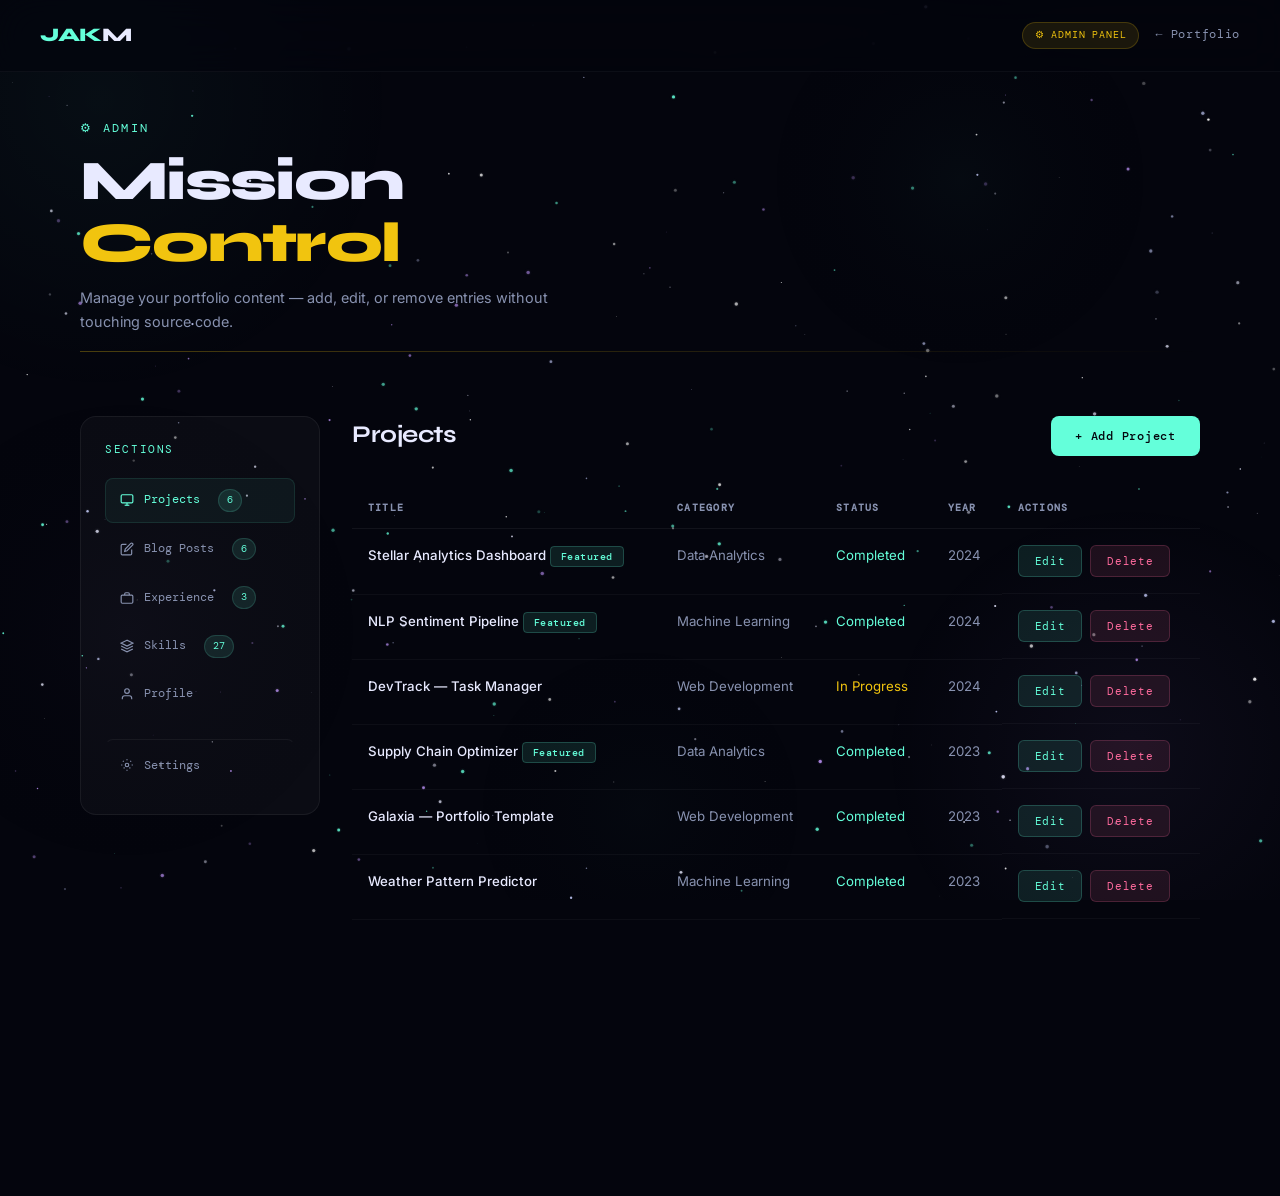
==== admin/admin.html @ e991c928 "Add portfolio site and admin panel Initial scaffold for a personal portfolio site. Adds index.html, " ====
<!DOCTYPE html>
<html lang="en">
<head>
  <meta charset="UTF-8" />
  <meta name="viewport" content="width=device-width, initial-scale=1.0" />
  <title>Admin — JAKM Portfolio</title>
  <link rel="stylesheet" href="../assets/css/main.css" />
  <style>
    .admin-badge {
      display: inline-flex;
      align-items: center;
      gap: 6px;
      padding: 4px 12px;
      border-radius: 20px;
      background: rgba(241,196,15,0.1);
      border: 1px solid rgba(241,196,15,0.2);
      font-family: var(--font-mono);
      font-size: 0.65rem;
      color: var(--accent-gold);
      letter-spacing: 0.08em;
      text-transform: uppercase;
    }
    .count-badge {
      padding: 2px 8px;
      border-radius: 20px;
      background: rgba(100,255,218,0.1);
      border: 1px solid rgba(100,255,218,0.15);
      font-family: var(--font-mono);
      font-size: 0.65rem;
      color: var(--accent-cyan);
      margin-left: 8px;
    }
    .empty-state {
      text-align: center;
      padding: 60px 24px;
      font-family: var(--font-mono);
      font-size: 0.82rem;
      color: var(--star-dim);
    }
    .danger-zone {
      margin-top: 40px;
      padding: 24px;
      border: 1px solid rgba(255,107,157,0.15);
      border-radius: var(--radius);
      background: rgba(255,107,157,0.03);
    }
    .danger-zone h3 {
      font-family: var(--font-mono);
      font-size: 0.72rem;
      color: var(--accent-rose);
      letter-spacing: 0.1em;
      text-transform: uppercase;
      margin-bottom: 12px;
    }
    .danger-zone p {
      font-size: 0.8rem;
      color: var(--star-dim);
      margin-bottom: 16px;
    }
  </style>
</head>
<body>
  <canvas id="galaxy-canvas"></canvas>
  <div class="nebula-bg"></div>
  <div class="site-wrapper">
    <nav class="nav" id="main-nav">
      <div class="nav-logo" onclick="location.href='../index.html'" style="cursor:pointer">JAK<span>M</span></div>
      <div style="display:flex;align-items:center;gap:16px">
        <span class="admin-badge">⚙ Admin Panel</span>
        <a href="../index.html" style="font-family:var(--font-mono);font-size:0.72rem;color:var(--star-dim);letter-spacing:0.06em">← Portfolio</a>
      </div>
    </nav>

    <main class="page-wrapper">
      <header class="page-header">
        <p class="page-eyebrow">⚙ Admin</p>
        <h1 class="page-title">Mission<br><span style="color:var(--accent-gold)">Control</span></h1>
        <p class="page-subtitle">Manage your portfolio content — add, edit, or remove entries without touching source code.</p>
        <div class="page-divider" style="background:linear-gradient(90deg,var(--accent-gold),transparent)"></div>
      </header>

      <div class="admin-layout">
        <!-- Sidebar -->
        <nav class="admin-sidebar">
          <div class="admin-sidebar-title">Sections</div>
          <div class="admin-nav-item active" data-panel="projects">
            <svg width="14" height="14" viewBox="0 0 24 24" fill="none" stroke="currentColor" stroke-width="2"><rect x="2" y="3" width="20" height="14" rx="2"/><line x1="8" y1="21" x2="16" y2="21"/><line x1="12" y1="17" x2="12" y2="21"/></svg>
            Projects <span class="count-badge" id="cnt-projects">0</span>
          </div>
          <div class="admin-nav-item" data-panel="blogs">
            <svg width="14" height="14" viewBox="0 0 24 24" fill="none" stroke="currentColor" stroke-width="2"><path d="M11 4H4a2 2 0 0 0-2 2v14a2 2 0 0 0 2 2h14a2 2 0 0 0 2-2v-7"/><path d="M18.5 2.5a2.121 2.121 0 0 1 3 3L12 15l-4 1 1-4 9.5-9.5z"/></svg>
            Blog Posts <span class="count-badge" id="cnt-blogs">0</span>
          </div>
          <div class="admin-nav-item" data-panel="experience">
            <svg width="14" height="14" viewBox="0 0 24 24" fill="none" stroke="currentColor" stroke-width="2"><rect x="2" y="7" width="20" height="14" rx="2"/><path d="M16 7V5a2 2 0 0 0-2-2h-4a2 2 0 0 0-2 2v2"/></svg>
            Experience <span class="count-badge" id="cnt-experience">0</span>
          </div>
          <div class="admin-nav-item" data-panel="skills">
            <svg width="14" height="14" viewBox="0 0 24 24" fill="none" stroke="currentColor" stroke-width="2"><polygon points="12 2 2 7 12 12 22 7 12 2"/><polyline points="2 17 12 22 22 17"/><polyline points="2 12 12 17 22 12"/></svg>
            Skills <span class="count-badge" id="cnt-skills">0</span>
          </div>
          <div class="admin-nav-item" data-panel="profile">
            <svg width="14" height="14" viewBox="0 0 24 24" fill="none" stroke="currentColor" stroke-width="2"><path d="M20 21v-2a4 4 0 0 0-4-4H8a4 4 0 0 0-4 4v2"/><circle cx="12" cy="7" r="4"/></svg>
            Profile
          </div>
          <div class="admin-nav-item" data-panel="settings" style="margin-top:24px;border-top:1px solid rgba(255,255,255,0.05);padding-top:16px">
            <svg width="14" height="14" viewBox="0 0 24 24" fill="none" stroke="currentColor" stroke-width="2"><circle cx="12" cy="12" r="3"/><path d="M19.07 4.93l-1.41 1.41M4.93 4.93l1.41 1.41M12 2v2M12 20v2M20 12h2M2 12h2M17.66 17.66l-1.41-1.41M6.34 17.66l1.41-1.41"/></svg>
            Settings
          </div>
        </nav>

        <!-- Main Content -->
        <div class="admin-content">

          <!-- PROJECTS PANEL -->
          <div class="admin-panel active" id="panel-projects">
            <div class="admin-panel-header">
              <h2 class="admin-panel-title">Projects</h2>
              <button class="btn btn-primary" id="add-project-btn" onclick="AdminApp.openForm('projects')">+ Add Project</button>
            </div>
            <div id="project-form-wrapper">
              <div class="admin-form" id="project-form">
                <h3 style="font-family:var(--font-display);font-size:1.1rem;margin-bottom:24px" id="project-form-title">New Project</h3>
                <input type="hidden" id="project-edit-id" />
                <div class="form-grid">
                  <div class="form-group"><label class="form-label">Title</label><input class="form-input" id="p-title" placeholder="Project title" /></div>
                  <div class="form-group"><label class="form-label">Category</label>
                    <select class="form-select" id="p-category">
                      <option>Data Analytics</option>
                      <option>Machine Learning</option>
                      <option>Web Development</option>
                      <option>Other</option>
                    </select>
                  </div>
                  <div class="form-group full"><label class="form-label">Description</label><textarea class="form-textarea" id="p-description" placeholder="Project description"></textarea></div>
                  <div class="form-group"><label class="form-label">Technologies (comma-separated)</label><input class="form-input" id="p-tech" placeholder="Python, React, SQL" /></div>
                  <div class="form-group"><label class="form-label">Status</label>
                    <select class="form-select" id="p-status"><option>Completed</option><option>In Progress</option><option>Planned</option></select>
                  </div>
                  <div class="form-group"><label class="form-label">Year</label><input class="form-input" id="p-year" type="number" placeholder="2024" /></div>
                  <div class="form-group"><label class="form-label">GitHub URL</label><input class="form-input" id="p-github" placeholder="https://github.com/..." /></div>
                  <div class="form-group"><label class="form-label">Demo URL</label><input class="form-input" id="p-demo" placeholder="https://..." /></div>
                  <div class="form-group" style="flex-direction:row;align-items:center;gap:10px">
                    <input type="checkbox" id="p-featured" style="width:16px;height:16px;accent-color:var(--accent-cyan)" />
                    <label class="form-label" for="p-featured" style="margin:0">Featured project</label>
                  </div>
                </div>
                <div class="form-actions">
                  <button class="btn btn-primary" onclick="AdminApp.saveProject()">Save Project</button>
                  <button class="btn btn-outline" onclick="AdminApp.closeForm('project-form')">Cancel</button>
                </div>
              </div>
            </div>
            <table class="admin-table" id="projects-table">
              <thead><tr><th>Title</th><th>Category</th><th>Status</th><th>Year</th><th>Actions</th></tr></thead>
              <tbody id="projects-tbody"></tbody>
            </table>
          </div>

          <!-- BLOGS PANEL -->
          <div class="admin-panel" id="panel-blogs">
            <div class="admin-panel-header">
              <h2 class="admin-panel-title">Blog Posts</h2>
              <button class="btn btn-primary" onclick="AdminApp.openForm('blogs')">+ Add Post</button>
            </div>
            <div class="admin-form" id="blog-form">
              <h3 style="font-family:var(--font-display);font-size:1.1rem;margin-bottom:24px" id="blog-form-title">New Blog Post</h3>
              <input type="hidden" id="blog-edit-id" />
              <div class="form-grid">
                <div class="form-group full"><label class="form-label">Title</label><input class="form-input" id="b-title" placeholder="Post title" /></div>
                <div class="form-group"><label class="form-label">Category</label><input class="form-input" id="b-category" placeholder="Data Engineering" /></div>
                <div class="form-group"><label class="form-label">Read Time</label><input class="form-input" id="b-readtime" placeholder="8 min" /></div>
                <div class="form-group"><label class="form-label">Date</label><input class="form-input" id="b-date" type="date" /></div>
                <div class="form-group"><label class="form-label">URL</label><input class="form-input" id="b-url" placeholder="https://..." /></div>
                <div class="form-group full"><label class="form-label">Excerpt</label><textarea class="form-textarea" id="b-excerpt" placeholder="Short description of the post"></textarea></div>
                <div class="form-group full"><label class="form-label">Tags (comma-separated)</label><input class="form-input" id="b-tags" placeholder="Python, Data, ETL" /></div>
              </div>
              <div class="form-actions">
                <button class="btn btn-primary" onclick="AdminApp.saveBlog()">Save Post</button>
                <button class="btn btn-outline" onclick="AdminApp.closeForm('blog-form')">Cancel</button>
              </div>
            </div>
            <table class="admin-table">
              <thead><tr><th>Title</th><th>Category</th><th>Date</th><th>Read Time</th><th>Actions</th></tr></thead>
              <tbody id="blogs-tbody"></tbody>
            </table>
          </div>

          <!-- EXPERIENCE PANEL -->
          <div class="admin-panel" id="panel-experience">
            <div class="admin-panel-header">
              <h2 class="admin-panel-title">Experience</h2>
              <button class="btn btn-primary" onclick="AdminApp.openForm('experience')">+ Add Entry</button>
            </div>
            <div class="admin-form" id="experience-form">
              <h3 style="font-family:var(--font-display);font-size:1.1rem;margin-bottom:24px">Experience Entry</h3>
              <input type="hidden" id="exp-edit-id" />
              <div class="form-grid">
                <div class="form-group"><label class="form-label">Role</label><input class="form-input" id="e-role" placeholder="Data Analyst" /></div>
                <div class="form-group"><label class="form-label">Company</label><input class="form-input" id="e-company" placeholder="Company Name" /></div>
                <div class="form-group"><label class="form-label">Period</label><input class="form-input" id="e-period" placeholder="2023 – Present" /></div>
                <div class="form-group"><label class="form-label">Type</label>
                  <select class="form-select" id="e-type"><option>Full-time</option><option>Part-time</option><option>Internship</option><option>Freelance</option></select>
                </div>
                <div class="form-group full"><label class="form-label">Description</label><textarea class="form-textarea" id="e-description" placeholder="Role description"></textarea></div>
                <div class="form-group full"><label class="form-label">Highlights (one per line)</label><textarea class="form-textarea" id="e-highlights" placeholder="Built X that achieved Y&#10;Led team of N"></textarea></div>
              </div>
              <div class="form-actions">
                <button class="btn btn-primary" onclick="AdminApp.saveExperience()">Save Entry</button>
                <button class="btn btn-outline" onclick="AdminApp.closeForm('experience-form')">Cancel</button>
              </div>
            </div>
            <table class="admin-table">
              <thead><tr><th>Role</th><th>Company</th><th>Period</th><th>Type</th><th>Actions</th></tr></thead>
              <tbody id="experience-tbody"></tbody>
            </table>
          </div>

          <!-- SKILLS PANEL -->
          <div class="admin-panel" id="panel-skills">
            <div class="admin-panel-header">
              <h2 class="admin-panel-title">Skills</h2>
              <button class="btn btn-primary" onclick="AdminApp.saveSkills()">Save All Skills</button>
            </div>
            <div class="admin-form visible" id="skills-form" style="display:block">
              <p style="font-size:0.85rem;color:var(--star-dim);margin-bottom:24px">Manage your skills by category. Add skills separated by commas.</p>
              <div class="form-grid">
                <div class="form-group full">
                  <label class="form-label">💻 Programming Languages</label>
                  <input class="form-input" id="s-languages" placeholder="Python, JavaScript, TypeScript, SQL, R" />
                  <small style="font-size:0.7rem;color:var(--star-dim);margin-top:4px">Languages you code in</small>
                </div>
                <div class="form-group full">
                  <label class="form-label">⚡ Frameworks & Libraries</label>
                  <input class="form-input" id="s-frameworks" placeholder="React, Node.js, FastAPI, Flask, Express.js" />
                  <small style="font-size:0.7rem;color:var(--star-dim);margin-top:4px">Frameworks and libraries you use</small>
                </div>
                <div class="form-group full">
                  <label class="form-label">📊 Data & Analytics</label>
                  <input class="form-input" id="s-data" placeholder="Pandas, NumPy, scikit-learn, Tableau, Power BI" />
                  <small style="font-size:0.7rem;color:var(--star-dim);margin-top:4px">Data science and analytics tools</small>
                </div>
                <div class="form-group full">
                  <label class="form-label">🗄️ Databases</label>
                  <input class="form-input" id="s-databases" placeholder="PostgreSQL, MongoDB, MySQL, Redis" />
                  <small style="font-size:0.7rem;color:var(--star-dim);margin-top:4px">Database systems you work with</small>
                </div>
                <div class="form-group full">
                  <label class="form-label">🛠️ Tools & Technologies</label>
                  <input class="form-input" id="s-tools" placeholder="Docker, Git, Linux, Figma, VS Code" />
                  <small style="font-size:0.7rem;color:var(--star-dim);margin-top:4px">Dev tools and technologies</small>
                </div>
              </div>
            </div>
            <div style="margin-top:32px;padding:20px;border:1px solid rgba(100,255,218,0.1);border-radius:var(--radius);background:rgba(100,255,218,0.02)">
              <h3 style="font-family:var(--font-mono);font-size:0.75rem;color:var(--accent-cyan);letter-spacing:0.1em;margin-bottom:12px">📋 CURRENT SKILLS SUMMARY</h3>
              <div id="skills-preview" style="font-size:0.8rem;color:var(--star-dim);line-height:1.7"></div>
            </div>
          </div>

          <!-- PROFILE PANEL -->
          <div class="admin-panel" id="panel-profile">
            <div class="admin-panel-header">
              <h2 class="admin-panel-title">Profile</h2>
            </div>
            <div class="admin-form visible" id="profile-form" style="display:block">
              <div class="form-grid">
                <div class="form-group"><label class="form-label">Full Name</label><input class="form-input" id="prof-name" /></div>
                <div class="form-group"><label class="form-label">Title</label><input class="form-input" id="prof-title" /></div>
                <div class="form-group full"><label class="form-label">Bio</label><textarea class="form-textarea" id="prof-bio" style="min-height:120px"></textarea></div>
                <div class="form-group"><label class="form-label">Email</label><input class="form-input" id="prof-email" type="email" /></div>
                <div class="form-group"><label class="form-label">Location</label><input class="form-input" id="prof-location" /></div>
                <div class="form-group"><label class="form-label">GitHub URL</label><input class="form-input" id="prof-github" /></div>
                <div class="form-group"><label class="form-label">LinkedIn URL</label><input class="form-input" id="prof-linkedin" /></div>
                <div class="form-group"><label class="form-label">Resume URL</label><input class="form-input" id="prof-resume" /></div>
                <div class="form-group" style="flex-direction:row;align-items:center;gap:10px">
                  <input type="checkbox" id="prof-available" style="width:16px;height:16px;accent-color:var(--accent-cyan)" />
                  <label class="form-label" for="prof-available" style="margin:0">Available for opportunities</label>
                </div>
              </div>
              <div class="form-actions">
                <button class="btn btn-primary" onclick="AdminApp.saveProfile()">Save Profile</button>
              </div>
            </div>
          </div>

          <!-- SETTINGS PANEL -->
          <div class="admin-panel" id="panel-settings">
            <div class="admin-panel-header">
              <h2 class="admin-panel-title">Settings</h2>
            </div>
            <div class="danger-zone">
              <h3>⚠ Danger Zone</h3>
              <p>Reset all portfolio data back to the default sample content. This cannot be undone.</p>
              <button class="btn btn-outline" style="border-color:rgba(255,107,157,0.3);color:var(--accent-rose)" onclick="AdminApp.resetData()">Reset to Defaults</button>
            </div>
            <div style="margin-top:24px;background:var(--card-bg);border:1px solid var(--card-border);border-radius:var(--radius);padding:24px">
              <h3 style="font-family:var(--font-mono);font-size:0.72rem;color:var(--star-dim);letter-spacing:0.1em;text-transform:uppercase;margin-bottom:12px">Data Export</h3>
              <p style="font-size:0.8rem;color:var(--star-dim);margin-bottom:16px">Export your current portfolio data as JSON.</p>
              <button class="btn btn-outline" onclick="AdminApp.exportData()">Export JSON</button>
            </div>
          </div>

        </div>
      </div>
    </main>
  </div>

  <script type="module">
    import { GalaxyAnimation } from '../assets/js/animations.js';
    import DataStore from '../assets/js/dataStore.js';
    import UI from '../assets/js/ui.js';

    GalaxyAnimation.init();
    window.addEventListener('scroll', () => {
      const nav = document.getElementById('main-nav');
      if (nav) nav.style.background = window.scrollY > 40 ? 'rgba(4,5,13,0.95)' : 'rgba(4,5,13,0.7)';
    });

    // Panel navigation
    document.querySelectorAll('.admin-nav-item').forEach(item => {
      item.addEventListener('click', () => {
        const panel = item.dataset.panel;
        document.querySelectorAll('.admin-nav-item').forEach(i => i.classList.remove('active'));
        document.querySelectorAll('.admin-panel').forEach(p => p.classList.remove('active'));
        item.classList.add('active');
        document.getElementById(`panel-${panel}`)?.classList.add('active');
      });
    });

    // ── AdminApp ──────────────────────────────────
    window.AdminApp = {
      openForm(type) {
        const formIds = { projects: 'project-form', blogs: 'blog-form', experience: 'experience-form' };
        const form = document.getElementById(formIds[type]);
        if (!form) return;
        form.classList.add('visible');
        form.style.display = 'block';
        form.scrollIntoView({ behavior: 'smooth', block: 'nearest' });
        // Reset
        if (type === 'projects') {
          document.getElementById('project-form-title').textContent = 'New Project';
          document.getElementById('project-edit-id').value = '';
          ['p-title','p-description','p-tech','p-github','p-demo'].forEach(id => document.getElementById(id).value = '');
          document.getElementById('p-year').value = new Date().getFullYear();
          document.getElementById('p-featured').checked = false;
        } else if (type === 'blogs') {
          document.getElementById('blog-form-title').textContent = 'New Blog Post';
          document.getElementById('blog-edit-id').value = '';
          ['b-title','b-category','b-readtime','b-date','b-url','b-excerpt','b-tags'].forEach(id => document.getElementById(id).value = '');
        } else if (type === 'experience') {
          ['e-role','e-company','e-period','e-description','e-highlights'].forEach(id => document.getElementById(id).value = '');
          document.getElementById('exp-edit-id').value = '';
        }
      },

      closeForm(formId) {
        const form = document.getElementById(formId);
        if (form) { form.classList.remove('visible'); form.style.display = 'none'; }
      },

      async saveProject() {
        const id = document.getElementById('project-edit-id').value;
        const item = {
          title: document.getElementById('p-title').value.trim(),
          category: document.getElementById('p-category').value,
          description: document.getElementById('p-description').value.trim(),
          tech: document.getElementById('p-tech').value.split(',').map(t => t.trim()).filter(Boolean),
          status: document.getElementById('p-status').value,
          year: parseInt(document.getElementById('p-year').value) || new Date().getFullYear(),
          github: document.getElementById('p-github').value.trim() || '#',
          demo: document.getElementById('p-demo').value.trim() || '#',
          featured: document.getElementById('p-featured').checked,
        };
        if (!item.title) { UI.toast('Title is required', 'error'); return; }
        if (id) { await DataStore.updateItem('projects', id, item); UI.toast('Project updated!'); }
        else { await DataStore.addItem('projects', item); UI.toast('Project added!'); }
        this.closeForm('project-form');
        this.loadProjects();
      },

      async saveBlog() {
        const id = document.getElementById('blog-edit-id').value;
        const item = {
          title: document.getElementById('b-title').value.trim(),
          category: document.getElementById('b-category').value.trim(),
          readTime: document.getElementById('b-readtime').value.trim(),
          date: document.getElementById('b-date').value,
          url: document.getElementById('b-url').value.trim() || '#',
          excerpt: document.getElementById('b-excerpt').value.trim(),
          tags: document.getElementById('b-tags').value.split(',').map(t => t.trim()).filter(Boolean),
        };
        if (!item.title) { UI.toast('Title is required', 'error'); return; }
        if (id) { await DataStore.updateItem('blogs', id, item); UI.toast('Post updated!'); }
        else { await DataStore.addItem('blogs', item); UI.toast('Post added!'); }
        this.closeForm('blog-form');
        this.loadBlogs();
      },

      async saveExperience() {
        const id = document.getElementById('exp-edit-id').value;
        const item = {
          role: document.getElementById('e-role').value.trim(),
          company: document.getElementById('e-company').value.trim(),
          period: document.getElementById('e-period').value.trim(),
          type: document.getElementById('e-type').value,
          description: document.getElementById('e-description').value.trim(),
          highlights: document.getElementById('e-highlights').value.split('\n').map(h => h.trim()).filter(Boolean),
        };
        if (!item.role) { UI.toast('Role is required', 'error'); return; }
        if (id) { await DataStore.updateItem('experience', id, item); UI.toast('Experience updated!'); }
        else { await DataStore.addItem('experience', item); UI.toast('Experience added!'); }
        this.closeForm('experience-form');
        this.loadExperience();
      },

      async saveProfile() {
        const updates = {
          name: document.getElementById('prof-name').value.trim(),
          title: document.getElementById('prof-title').value.trim(),
          bio: document.getElementById('prof-bio').value.trim(),
          email: document.getElementById('prof-email').value.trim(),
          location: document.getElementById('prof-location').value.trim(),
          github: document.getElementById('prof-github').value.trim(),
          linkedin: document.getElementById('prof-linkedin').value.trim(),
          resumeUrl: document.getElementById('prof-resume').value.trim(),
          available: document.getElementById('prof-available').checked,
        };
        await DataStore.updateProfile(updates);
        UI.toast('Profile saved!');
      },

      async saveSkills() {
        const parseSkills = (str) => str.split(',').map(s => s.trim()).filter(Boolean);
        const skillsData = {
          languages: parseSkills(document.getElementById('s-languages').value),
          frameworks: parseSkills(document.getElementById('s-frameworks').value),
          data: parseSkills(document.getElementById('s-data').value),
          databases: parseSkills(document.getElementById('s-databases').value),
          tools: parseSkills(document.getElementById('s-tools').value),
        };
        await DataStore.updateSkills(skillsData);
        UI.toast('Skills updated!');
        this.loadSkills();
      },

      async loadSkills() {
        const skills = await DataStore.getSection('skills');
        if (!skills) return;
        
        // Populate form fields
        document.getElementById('s-languages').value = (skills.languages || []).join(', ');
        document.getElementById('s-frameworks').value = (skills.frameworks || []).join(', ');
        document.getElementById('s-data').value = (skills.data || []).join(', ');
        document.getElementById('s-databases').value = (skills.databases || []).join(', ');
        document.getElementById('s-tools').value = (skills.tools || []).join(', ');

        // Update count badge
        const total = (skills.languages?.length || 0) + 
                     (skills.frameworks?.length || 0) + 
                     (skills.data?.length || 0) + 
                     (skills.databases?.length || 0) + 
                     (skills.tools?.length || 0);
        document.getElementById('cnt-skills').textContent = total;

        // Update preview
        const preview = document.getElementById('skills-preview');
        const categories = [
          { name: 'Languages', items: skills.languages, icon: '💻' },
          { name: 'Frameworks', items: skills.frameworks, icon: '⚡' },
          { name: 'Data & Analytics', items: skills.data, icon: '📊' },
          { name: 'Databases', items: skills.databases, icon: '🗄️' },
          { name: 'Tools', items: skills.tools, icon: '🛠️' }
        ];
        
        preview.innerHTML = categories.map(cat => {
          const items = cat.items || [];
          return items.length > 0 
            ? `<div style="margin-bottom:8px"><strong>${cat.icon} ${cat.name}:</strong> ${items.join(', ')}</div>`
            : '';
        }).join('');
      },

      editProject(id) {
        DataStore.getSection('projects').then(projects => {
          const p = projects.find(x => x.id === id);
          if (!p) return;
          this.openForm('projects');
          document.getElementById('project-form-title').textContent = 'Edit Project';
          document.getElementById('project-edit-id').value = p.id;
          document.getElementById('p-title').value = p.title;
          document.getElementById('p-category').value = p.category;
          document.getElementById('p-description').value = p.description;
          document.getElementById('p-tech').value = (p.tech || []).join(', ');
          document.getElementById('p-status').value = p.status;
          document.getElementById('p-year').value = p.year;
          document.getElementById('p-github').value = p.github || '';
          document.getElementById('p-demo').value = p.demo || '';
          document.getElementById('p-featured').checked = !!p.featured;
        });
      },

      editBlog(id) {
        DataStore.getSection('blogs').then(blogs => {
          const b = blogs.find(x => x.id === id);
          if (!b) return;
          this.openForm('blogs');
          document.getElementById('blog-form-title').textContent = 'Edit Post';
          document.getElementById('blog-edit-id').value = b.id;
          document.getElementById('b-title').value = b.title;
          document.getElementById('b-category').value = b.category;
          document.getElementById('b-readtime').value = b.readTime;
          document.getElementById('b-date').value = b.date;
          document.getElementById('b-url').value = b.url || '';
          document.getElementById('b-excerpt').value = b.excerpt;
          document.getElementById('b-tags').value = (b.tags || []).join(', ');
        });
      },

      editExperience(id) {
        DataStore.getSection('experience').then(exp => {
          const e = exp.find(x => x.id === id);
          if (!e) return;
          this.openForm('experience');
          document.getElementById('exp-edit-id').value = e.id;
          document.getElementById('e-role').value = e.role;
          document.getElementById('e-company').value = e.company;
          document.getElementById('e-period').value = e.period;
          document.getElementById('e-type').value = e.type;
          document.getElementById('e-description').value = e.description;
          document.getElementById('e-highlights').value = (e.highlights || []).join('\n');
        });
      },

      async deleteItem(section, id, label) {
        if (!UI.confirm(`Delete "${label}"? This cannot be undone.`)) return;
        await DataStore.deleteItem(section, id);
        UI.toast(`"${label}" deleted`);
        if (section === 'projects') this.loadProjects();
        else if (section === 'blogs') this.loadBlogs();
        else if (section === 'experience') this.loadExperience();
      },

      async loadProjects() {
        const projects = await DataStore.getSection('projects');
        const tbody = document.getElementById('projects-tbody');
        document.getElementById('cnt-projects').textContent = projects?.length || 0;
        if (!projects?.length) { tbody.innerHTML = `<tr><td colspan="5" class="empty-state">No projects yet. Add one above.</td></tr>`; return; }
        tbody.innerHTML = projects.map(p => `
          <tr>
            <td>${UI.esc(p.title)} ${p.featured ? '<span class="tag accent" style="font-size:0.6rem">Featured</span>' : ''}</td>
            <td>${UI.esc(p.category)}</td>
            <td><span style="color:${p.status==='Completed'?'var(--accent-cyan)':'var(--accent-gold)'}">${UI.esc(p.status)}</span></td>
            <td>${p.year}</td>
            <td style="display:flex;gap:8px">
              <button class="action-btn action-btn-edit" onclick="AdminApp.editProject('${p.id}')">Edit</button>
              <button class="action-btn action-btn-delete" onclick="AdminApp.deleteItem('projects','${p.id}','${UI.esc(p.title)}')">Delete</button>
            </td>
          </tr>
        `).join('');
      },

      async loadBlogs() {
        const blogs = await DataStore.getSection('blogs');
        const tbody = document.getElementById('blogs-tbody');
        document.getElementById('cnt-blogs').textContent = blogs?.length || 0;
        if (!blogs?.length) { tbody.innerHTML = `<tr><td colspan="5" class="empty-state">No blog posts yet.</td></tr>`; return; }
        tbody.innerHTML = blogs.map(b => `
          <tr>
            <td>${UI.esc(b.title)}</td>
            <td>${UI.esc(b.category)}</td>
            <td>${UI.formatDate(b.date)}</td>
            <td>${UI.esc(b.readTime)}</td>
            <td style="display:flex;gap:8px">
              <button class="action-btn action-btn-edit" onclick="AdminApp.editBlog('${b.id}')">Edit</button>
              <button class="action-btn action-btn-delete" onclick="AdminApp.deleteItem('blogs','${b.id}','${UI.esc(b.title)}')">Delete</button>
            </td>
          </tr>
        `).join('');
      },

      async loadExperience() {
        const exp = await DataStore.getSection('experience');
        const tbody = document.getElementById('experience-tbody');
        document.getElementById('cnt-experience').textContent = exp?.length || 0;
        if (!exp?.length) { tbody.innerHTML = `<tr><td colspan="5" class="empty-state">No experience entries yet.</td></tr>`; return; }
        tbody.innerHTML = exp.map(e => `
          <tr>
            <td>${UI.esc(e.role)}</td>
            <td>${UI.esc(e.company)}</td>
            <td>${UI.esc(e.period)}</td>
            <td>${UI.esc(e.type)}</td>
            <td style="display:flex;gap:8px">
              <button class="action-btn action-btn-edit" onclick="AdminApp.editExperience('${e.id}')">Edit</button>
              <button class="action-btn action-btn-delete" onclick="AdminApp.deleteItem('experience','${e.id}','${UI.esc(e.role)}')">Delete</button>
            </td>
          </tr>
        `).join('');
      },

      async loadProfile() {
        const profile = await DataStore.getSection('profile');
        if (!profile) return;
        document.getElementById('prof-name').value = profile.name || '';
        document.getElementById('prof-title').value = profile.title || '';
        document.getElementById('prof-bio').value = profile.bio || '';
        document.getElementById('prof-email').value = profile.email || '';
        document.getElementById('prof-location').value = profile.location || '';
        document.getElementById('prof-github').value = profile.github || '';
        document.getElementById('prof-linkedin').value = profile.linkedin || '';
        document.getElementById('prof-resume').value = profile.resumeUrl || '';
        document.getElementById('prof-available').checked = !!profile.available;
      },

      async resetData() {
        if (!UI.confirm('Reset ALL data to defaults? This cannot be undone.')) return;
        await DataStore.resetToDefault();
        UI.toast('Data reset to defaults');
        this.loadAll();
      },

      async exportData() {
        const data = await DataStore.getData();
        const blob = new Blob([JSON.stringify(data, null, 2)], { type: 'application/json' });
        const url = URL.createObjectURL(blob);
        const a = document.createElement('a');
        a.href = url; a.download = 'portfolio-data.json'; a.click();
        URL.revokeObjectURL(url);
        UI.toast('Data exported!');
      },

      loadAll() {
        this.loadProjects();
        this.loadBlogs();
        this.loadExperience();
        this.loadSkills();
        this.loadProfile();
      }
    };

    AdminApp.loadAll();
  </script>
</body>
</html>
---- assets/css/main.css ----
/* ═══════════════════════════════════════════
   GALAXY PORTFOLIO — MAIN STYLESHEET
   ═══════════════════════════════════════════ */

@import url('https://fonts.googleapis.com/css2?family=Syne:wght@400;600;700;800&family=DM+Mono:ital,wght@0,300;0,400;0,500;1,300&family=Inter:wght@300;400;500&display=swap');

/* ── Variables ──────────────────────────────── */
:root {
  --space-black: #04050d;
  --deep-navy: #070b1a;
  --nebula-purple: #1a0a2e;
  --void: #0a0e1f;
  --star-white: #e8eaff;
  --star-dim: #8892b0;
  --accent-cyan: #64ffda;
  --accent-violet: #bd93f9;
  --accent-gold: #f1c40f;
  --accent-rose: #ff6b9d;
  --card-bg: rgba(255,255,255,0.03);
  --card-border: rgba(255,255,255,0.06);
  --card-hover: rgba(100,255,218,0.05);
  --glow-cyan: 0 0 30px rgba(100,255,218,0.15);
  --glow-violet: 0 0 30px rgba(189,147,249,0.15);
  --font-display: 'Syne', sans-serif;
  --font-mono: 'DM Mono', monospace;
  --font-body: 'Inter', sans-serif;
  --transition: all 0.35s cubic-bezier(0.4, 0, 0.2, 1);
  --radius: 16px;
  --radius-sm: 8px;
  
  /* Short aliases for homepage compatibility */
  --bg: var(--space-black);
  --w: var(--star-white);
  --dim: var(--star-dim);
  --cy: var(--accent-cyan);
  --vi: var(--accent-violet);
  --go: var(--accent-gold);
  --ro: var(--accent-rose);
  --border: rgba(255,255,255,0.07);
  --fd: var(--font-display);
  --fm: var(--font-mono);
  --fb: var(--font-body);
  --ease: cubic-bezier(0.4, 0, 0.2, 1);
}

/* ── Reset ──────────────────────────────────── */
*, *::before, *::after { box-sizing: border-box; margin: 0; padding: 0; }
html { scroll-behavior: smooth; }
body {
  font-family: var(--font-body);
  background: var(--space-black);
  color: var(--star-white);
  min-height: 100vh;
  overflow-x: hidden;
  line-height: 1.6;
}
a { color: inherit; text-decoration: none; }
ul { list-style: none; }
button { cursor: pointer; border: none; outline: none; background: none; font-family: inherit; }
img { max-width: 100%; display: block; }

/* ── Galaxy Canvas ──────────────────────────── */
#galaxy-canvas {
  position: fixed;
  inset: 0;
  z-index: 0;
  pointer-events: none;
}

/* Galaxy canvas for homepage */
#gc {
  position: fixed;
  inset: 0;
  z-index: 0;
  pointer-events: none;
}

/* ── Nebula Glow Backgrounds ────────────────── */
.nebula-bg {
  position: fixed;
  inset: 0;
  z-index: 0;
  pointer-events: none;
  overflow: hidden;
}

/* Nebula background for homepage */
.nb {
  position: fixed;
  inset: 0;
  z-index: 0;
  pointer-events: none;
  overflow: hidden;
}
.nb::before {
  content: '';
  position: absolute;
  width: 700px;
  height: 700px;
  background: radial-gradient(circle, rgba(100,255,218,.03) 0%, transparent 65%);
  top: -200px;
  left: -100px;
  animation: nd 22s ease-in-out infinite alternate;
}
.nb::after {
  content: '';
  position: absolute;
  width: 600px;
  height: 600px;
  background: radial-gradient(circle, rgba(189,147,249,.04) 0%, transparent 65%);
  bottom: -100px;
  right: -100px;
  animation: nd 28s ease-in-out infinite alternate-reverse;
}
@keyframes nd {
  0% { transform: translate(0,0); }
  100% { transform: translate(50px,35px); }
}
.nebula-bg::before {
  content: '';
  position: absolute;
  width: 600px; height: 600px;
  background: radial-gradient(circle, rgba(100,255,218,0.04) 0%, transparent 70%);
  top: -200px; left: -200px;
  animation: nebulaDrift 20s ease-in-out infinite alternate;
}
.nebula-bg::after {
  content: '';
  position: absolute;
  width: 500px; height: 500px;
  background: radial-gradient(circle, rgba(189,147,249,0.05) 0%, transparent 70%);
  bottom: -100px; right: -100px;
  animation: nebulaDrift 25s ease-in-out infinite alternate-reverse;
}
@keyframes nebulaDrift {
  0% { transform: translate(0,0) scale(1); }
  100% { transform: translate(60px, 40px) scale(1.1); }
}

/* ── Layout Wrapper ─────────────────────────── */
.site-wrapper {
  position: relative;
  z-index: 1;
  min-height: 100vh;
}

/* ── NAV ────────────────────────────────────── */
.nav {
  position: fixed;
  top: 0; left: 0; right: 0;
  z-index: 100;
  padding: 20px 40px;
  display: flex;
  align-items: center;
  justify-content: space-between;
  backdrop-filter: blur(20px);
  background: rgba(4,5,13,0.7);
  border-bottom: 1px solid rgba(255,255,255,0.04);
  transition: var(--transition);
}
.nav-logo {
  font-family: var(--font-display);
  font-weight: 800;
  font-size: 1.2rem;
  letter-spacing: -0.02em;
  color: var(--accent-cyan);
}
.nav-logo span { color: var(--star-white); }
.nav-links {
  display: flex;
  gap: 36px;
  align-items: center;
}
.nav-links a {
  font-family: var(--font-mono);
  font-size: 0.75rem;
  color: var(--star-dim);
  letter-spacing: 0.08em;
  text-transform: uppercase;
  transition: var(--transition);
  position: relative;
}
.nav-links a::after {
  content: '';
  position: absolute;
  bottom: -4px; left: 0;
  width: 0; height: 1px;
  background: var(--accent-cyan);
  transition: var(--transition);
}
.nav-links a:hover { color: var(--accent-cyan); }
.nav-links a:hover::after { width: 100%; }
.nav-cta {
  padding: 9px 22px;
  border: 1px solid var(--accent-cyan);
  border-radius: 6px;
  font-family: var(--font-mono);
  font-size: 0.75rem;
  color: var(--accent-cyan) !important;
  letter-spacing: 0.08em;
  text-transform: uppercase;
  transition: var(--transition) !important;
}
.nav-cta:hover {
  background: rgba(100,255,218,0.1) !important;
}
.nav-cta::after { display: none !important; }
.nav-hamburger {
  display: none;
  flex-direction: column;
  gap: 5px;
  padding: 4px;
}
.nav-hamburger span {
  width: 24px; height: 2px;
  background: var(--star-white);
  border-radius: 2px;
  transition: var(--transition);
}

/* ── HERO / DASHBOARD HEADER ────────────────── */
.hero {
  padding: 160px 40px 60px;
  max-width: 1200px;
  margin: 0 auto;
}
.hero-eyebrow {
  font-family: var(--font-mono);
  font-size: 0.75rem;
  color: var(--accent-cyan);
  letter-spacing: 0.2em;
  text-transform: uppercase;
  margin-bottom: 20px;
  opacity: 0;
  animation: fadeUp 0.8s ease forwards 0.2s;
}
.hero-name {
  font-family: var(--font-display);
  font-size: clamp(2.8rem, 6vw, 5.5rem);
  font-weight: 800;
  line-height: 1.0;
  letter-spacing: -0.03em;
  margin-bottom: 16px;
  opacity: 0;
  animation: fadeUp 0.8s ease forwards 0.4s;
}
.hero-name .accent { color: var(--accent-cyan); }
.hero-title {
  font-family: var(--font-mono);
  font-size: clamp(0.85rem, 1.5vw, 1rem);
  color: var(--star-dim);
  letter-spacing: 0.06em;
  margin-bottom: 32px;
  opacity: 0;
  animation: fadeUp 0.8s ease forwards 0.6s;
}
.hero-actions {
  display: flex;
  gap: 16px;
  flex-wrap: wrap;
  margin-bottom: 16px;
  opacity: 0;
  animation: fadeUp 0.8s ease forwards 0.8s;
}
.btn {
  display: inline-flex;
  align-items: center;
  gap: 8px;
  padding: 12px 24px;
  border-radius: var(--radius-sm);
  font-family: var(--font-mono);
  font-size: 0.78rem;
  letter-spacing: 0.06em;
  font-weight: 500;
  transition: var(--transition);
}
.btn-primary {
  background: var(--accent-cyan);
  color: var(--space-black);
}
.btn-primary:hover {
  background: #a0ffe8;
  transform: translateY(-2px);
  box-shadow: 0 8px 24px rgba(100,255,218,0.3);
}
.btn-outline {
  border: 1px solid rgba(255,255,255,0.15);
  color: var(--star-white);
}
.btn-outline:hover {
  border-color: var(--accent-cyan);
  color: var(--accent-cyan);
  transform: translateY(-2px);
}
.btn-ghost {
  color: var(--star-dim);
  padding: 12px 16px;
}
.btn-ghost:hover { color: var(--accent-violet); }
.btn svg { width: 14px; height: 14px; }

/* ── STATUS BADGE ───────────────────────────── */
.status-badge {
  display: inline-flex;
  align-items: center;
  gap: 8px;
  font-family: var(--font-mono);
  font-size: 0.7rem;
  color: var(--accent-cyan);
  letter-spacing: 0.06em;
  opacity: 0;
  animation: fadeUp 0.8s ease forwards 1s;
}
.status-dot {
  width: 7px; height: 7px;
  border-radius: 50%;
  background: var(--accent-cyan);
  box-shadow: 0 0 8px var(--accent-cyan);
  animation: pulse 2s ease-in-out infinite;
}
@keyframes pulse {
  0%, 100% { opacity: 1; transform: scale(1); }
  50% { opacity: 0.5; transform: scale(0.8); }
}

/* ── GRID DASHBOARD ─────────────────────────── */
.dashboard {
  padding: 0 40px 80px;
  max-width: 1200px;
  margin: 0 auto;
}
.grid {
  display: grid;
  grid-template-columns: repeat(12, 1fr);
  grid-auto-rows: 160px;
  gap: 16px;
}

/* Card base */
.card {
  background: var(--card-bg);
  border: 1px solid var(--card-border);
  border-radius: var(--radius);
  padding: 28px;
  position: relative;
  overflow: hidden;
  cursor: pointer;
  transition: var(--transition);
  display: flex;
  flex-direction: column;
  justify-content: space-between;
  opacity: 0;
  animation: cardReveal 0.6s ease forwards;
  text-decoration: none;
  color: inherit;
}
.card::before {
  content: '';
  position: absolute;
  inset: 0;
  background: var(--card-hover);
  opacity: 0;
  transition: var(--transition);
  border-radius: inherit;
}
.card:hover {
  border-color: rgba(100,255,218,0.2);
  transform: translateY(-4px) scale(1.01);
  box-shadow: var(--glow-cyan), 0 20px 60px rgba(0,0,0,0.4);
  z-index: 2;
}
.card:hover::before { opacity: 1; }

/* Card size variants */
.card-wide { grid-column: span 7; }
.card-medium { grid-column: span 5; }
.card-third { grid-column: span 4; }
.card-half { grid-column: span 6; }
.card-tall { grid-row: span 2; }
.card-full { grid-column: span 12; }

/* Card animation delays */
.card:nth-child(1) { animation-delay: 0.1s; }
.card:nth-child(2) { animation-delay: 0.2s; }
.card:nth-child(3) { animation-delay: 0.3s; }
.card:nth-child(4) { animation-delay: 0.4s; }
.card:nth-child(5) { animation-delay: 0.5s; }
.card:nth-child(6) { animation-delay: 0.6s; }
.card:nth-child(7) { animation-delay: 0.7s; }

@keyframes cardReveal {
  from { opacity: 0; transform: translateY(20px); }
  to { opacity: 1; transform: translateY(0); }
}

/* Card inner elements */
.card-label {
  font-family: var(--font-mono);
  font-size: 0.68rem;
  letter-spacing: 0.15em;
  text-transform: uppercase;
  color: var(--star-dim);
  margin-bottom: 8px;
}
.card-title {
  font-family: var(--font-display);
  font-size: 1.5rem;
  font-weight: 700;
  letter-spacing: -0.02em;
  line-height: 1.2;
}
.card-stat {
  font-family: var(--font-display);
  font-size: 3rem;
  font-weight: 800;
  letter-spacing: -0.04em;
  line-height: 1;
  color: var(--accent-cyan);
}
.card-stat-label {
  font-family: var(--font-mono);
  font-size: 0.7rem;
  color: var(--star-dim);
  letter-spacing: 0.06em;
}
.card-description {
  font-size: 0.82rem;
  color: var(--star-dim);
  line-height: 1.6;
  margin-top: 8px;
}
.card-arrow {
  position: absolute;
  bottom: 24px; right: 24px;
  width: 36px; height: 36px;
  border: 1px solid rgba(255,255,255,0.1);
  border-radius: 50%;
  display: flex;
  align-items: center;
  justify-content: center;
  color: var(--star-dim);
  transition: var(--transition);
}
.card:hover .card-arrow {
  border-color: var(--accent-cyan);
  color: var(--accent-cyan);
  background: rgba(100,255,218,0.1);
  transform: rotate(45deg);
}
.card-icon {
  width: 44px; height: 44px;
  border-radius: 12px;
  display: flex;
  align-items: center;
  justify-content: center;
  margin-bottom: 12px;
  font-size: 1.4rem;
}
.card-tags {
  display: flex;
  flex-wrap: wrap;
  gap: 6px;
  margin-top: 12px;
}
.tag {
  padding: 3px 10px;
  border-radius: 4px;
  font-family: var(--font-mono);
  font-size: 0.65rem;
  letter-spacing: 0.05em;
  background: rgba(255,255,255,0.05);
  border: 1px solid rgba(255,255,255,0.08);
  color: var(--star-dim);
}
.tag.accent { background: rgba(100,255,218,0.1); border-color: rgba(100,255,218,0.2); color: var(--accent-cyan); }
.tag.violet { background: rgba(189,147,249,0.1); border-color: rgba(189,147,249,0.2); color: var(--accent-violet); }

/* Card color themes */
.card-cyan { --card-hover: rgba(100,255,218,0.05); }
.card-violet { --card-hover: rgba(189,147,249,0.05); }
.card-violet:hover { border-color: rgba(189,147,249,0.2); box-shadow: var(--glow-violet), 0 20px 60px rgba(0,0,0,0.4); }
.card-violet .card-stat { color: var(--accent-violet); }
.card-gold .card-stat { color: var(--accent-gold); }
.card-rose .card-stat { color: var(--accent-rose); }

/* Featured project card styles */
.card-project-preview {
  display: flex;
  flex-direction: column;
  gap: 8px;
}
.project-name {
  font-family: var(--font-display);
  font-weight: 700;
  font-size: 1.05rem;
  letter-spacing: -0.02em;
}
.project-meta {
  font-family: var(--font-mono);
  font-size: 0.68rem;
  color: var(--accent-cyan);
  letter-spacing: 0.08em;
  text-transform: uppercase;
}
.project-excerpt {
  font-size: 0.8rem;
  color: var(--star-dim);
  line-height: 1.5;
  display: -webkit-box;
  -webkit-line-clamp: 2;
  -webkit-box-orient: vertical;
  overflow: hidden;
}

/* Orbit animation in card */
.orbit-container {
  position: absolute;
  right: -20px; top: 50%;
  transform: translateY(-50%);
  width: 120px; height: 120px;
}
.orbit-ring {
  position: absolute;
  inset: 0;
  border: 1px solid rgba(100,255,218,0.1);
  border-radius: 50%;
  animation: orbitSpin 8s linear infinite;
}
.orbit-dot {
  position: absolute;
  width: 8px; height: 8px;
  background: var(--accent-cyan);
  border-radius: 50%;
  top: -4px; left: 50%;
  transform: translateX(-50%);
  box-shadow: 0 0 10px var(--accent-cyan);
}
@keyframes orbitSpin {
  from { transform: rotate(0deg); }
  to { transform: rotate(360deg); }
}

/* Skills bar */
.skill-bar-list { display: flex; flex-direction: column; gap: 10px; margin-top: 8px; }
.skill-bar-item { }
.skill-bar-label {
  display: flex;
  justify-content: space-between;
  font-family: var(--font-mono);
  font-size: 0.68rem;
  color: var(--star-dim);
  margin-bottom: 5px;
  letter-spacing: 0.04em;
}
.skill-bar-track {
  height: 3px;
  background: rgba(255,255,255,0.06);
  border-radius: 2px;
  overflow: hidden;
}
.skill-bar-fill {
  height: 100%;
  background: linear-gradient(90deg, var(--accent-cyan), var(--accent-violet));
  border-radius: 2px;
  transform-origin: left;
  transform: scaleX(0);
  transition: transform 1s cubic-bezier(0.4, 0, 0.2, 1);
}
.card:hover .skill-bar-fill { transform: scaleX(1); }

/* ── PAGE LAYOUT ────────────────────────────── */
.page-wrapper {
  padding: 120px 40px 80px;
  max-width: 1200px;
  margin: 0 auto;
}
.page-header {
  margin-bottom: 64px;
  opacity: 0;
  animation: fadeUp 0.7s ease forwards 0.2s;
}
.page-eyebrow {
  font-family: var(--font-mono);
  font-size: 0.72rem;
  color: var(--accent-cyan);
  letter-spacing: 0.2em;
  text-transform: uppercase;
  margin-bottom: 12px;
}
.page-title {
  font-family: var(--font-display);
  font-size: clamp(2rem, 5vw, 3.5rem);
  font-weight: 800;
  letter-spacing: -0.03em;
  line-height: 1.1;
}
.page-subtitle {
  font-size: 0.9rem;
  color: var(--star-dim);
  max-width: 500px;
  margin-top: 12px;
  line-height: 1.7;
}
.page-divider {
  height: 1px;
  background: linear-gradient(90deg, var(--accent-cyan), transparent);
  margin: 16px 0 0;
  opacity: 0.3;
}

/* ── PROJECTS PAGE ──────────────────────────── */
.filter-bar {
  display: flex;
  gap: 8px;
  margin-bottom: 40px;
  flex-wrap: wrap;
  opacity: 0;
  animation: fadeUp 0.7s ease forwards 0.4s;
}
.filter-btn {
  padding: 8px 20px;
  border-radius: 6px;
  font-family: var(--font-mono);
  font-size: 0.72rem;
  letter-spacing: 0.06em;
  border: 1px solid rgba(255,255,255,0.1);
  color: var(--star-dim);
  transition: var(--transition);
}
.filter-btn:hover, .filter-btn.active {
  border-color: var(--accent-cyan);
  color: var(--accent-cyan);
  background: rgba(100,255,218,0.07);
}

.projects-grid {
  display: grid;
  grid-template-columns: repeat(auto-fill, minmax(340px, 1fr));
  gap: 20px;
  opacity: 0;
  animation: fadeUp 0.7s ease forwards 0.6s;
}
.project-card {
  background: var(--card-bg);
  border: 1px solid var(--card-border);
  border-radius: var(--radius);
  padding: 32px;
  transition: var(--transition);
  position: relative;
  overflow: hidden;
}
.project-card::after {
  content: '';
  position: absolute;
  top: 0; left: 0; right: 0;
  height: 2px;
  background: linear-gradient(90deg, var(--accent-cyan), var(--accent-violet));
  transform: scaleX(0);
  transform-origin: left;
  transition: var(--transition);
}
.project-card:hover {
  border-color: rgba(100,255,218,0.15);
  transform: translateY(-6px);
  box-shadow: var(--glow-cyan), 0 24px 60px rgba(0,0,0,0.5);
}
.project-card:hover::after { transform: scaleX(1); }
.project-category {
  font-family: var(--font-mono);
  font-size: 0.68rem;
  color: var(--accent-cyan);
  letter-spacing: 0.12em;
  text-transform: uppercase;
  margin-bottom: 12px;
}
.project-title {
  font-family: var(--font-display);
  font-size: 1.25rem;
  font-weight: 700;
  letter-spacing: -0.02em;
  margin-bottom: 12px;
}
.project-desc {
  font-size: 0.83rem;
  color: var(--star-dim);
  line-height: 1.65;
  margin-bottom: 20px;
}
.project-tech {
  display: flex;
  flex-wrap: wrap;
  gap: 6px;
  margin-bottom: 24px;
}
.tech-tag {
  padding: 4px 10px;
  background: rgba(255,255,255,0.04);
  border: 1px solid rgba(255,255,255,0.07);
  border-radius: 4px;
  font-family: var(--font-mono);
  font-size: 0.65rem;
  color: var(--star-dim);
}
.project-footer {
  display: flex;
  align-items: center;
  justify-content: space-between;
}
.project-status {
  display: flex;
  align-items: center;
  gap: 6px;
  font-family: var(--font-mono);
  font-size: 0.68rem;
  color: var(--star-dim);
}
.status-indicator {
  width: 6px; height: 6px;
  border-radius: 50%;
  background: var(--accent-cyan);
}
.status-indicator.in-progress { background: var(--accent-gold); }
.project-links { display: flex; gap: 12px; }
.project-links a {
  font-family: var(--font-mono);
  font-size: 0.68rem;
  color: var(--star-dim);
  letter-spacing: 0.06em;
  transition: var(--transition);
}
.project-links a:hover { color: var(--accent-cyan); }

/* ── EXPERIENCE PAGE ────────────────────────── */
.timeline {
  position: relative;
  padding-left: 32px;
  opacity: 0;
  animation: fadeUp 0.7s ease forwards 0.4s;
}
.timeline::before {
  content: '';
  position: absolute;
  left: 0; top: 8px; bottom: 0;
  width: 1px;
  background: linear-gradient(180deg, var(--accent-cyan), rgba(100,255,218,0.05));
}
.timeline-item {
  position: relative;
  margin-bottom: 56px;
}
.timeline-item::before {
  content: '';
  position: absolute;
  left: -37px; top: 6px;
  width: 10px; height: 10px;
  border-radius: 50%;
  background: var(--space-black);
  border: 2px solid var(--accent-cyan);
  box-shadow: 0 0 12px rgba(100,255,218,0.4);
}
.timeline-period {
  font-family: var(--font-mono);
  font-size: 0.7rem;
  color: var(--accent-cyan);
  letter-spacing: 0.1em;
  margin-bottom: 8px;
}
.timeline-role {
  font-family: var(--font-display);
  font-size: 1.3rem;
  font-weight: 700;
  letter-spacing: -0.02em;
  margin-bottom: 4px;
}
.timeline-company {
  font-family: var(--font-mono);
  font-size: 0.78rem;
  color: var(--star-dim);
  margin-bottom: 16px;
}
.timeline-desc {
  font-size: 0.85rem;
  color: var(--star-dim);
  line-height: 1.7;
  margin-bottom: 16px;
  max-width: 600px;
}
.timeline-highlights {
  display: flex;
  flex-direction: column;
  gap: 8px;
}
.timeline-highlights li {
  font-family: var(--font-mono);
  font-size: 0.75rem;
  color: var(--star-dim);
  padding-left: 16px;
  position: relative;
}
.timeline-highlights li::before {
  content: '›';
  position: absolute;
  left: 0;
  color: var(--accent-cyan);
}

/* ── SKILLS PAGE ────────────────────────────── */
.skills-sections {
  display: grid;
  grid-template-columns: repeat(auto-fill, minmax(300px, 1fr));
  gap: 24px;
  opacity: 0;
  animation: fadeUp 0.7s ease forwards 0.4s;
}
.skills-group {
  background: var(--card-bg);
  border: 1px solid var(--card-border);
  border-radius: var(--radius);
  padding: 32px;
  transition: var(--transition);
}
.skills-group:hover {
  border-color: rgba(100,255,218,0.1);
  transform: translateY(-4px);
}
.skills-group-title {
  font-family: var(--font-display);
  font-size: 0.95rem;
  font-weight: 700;
  letter-spacing: 0.02em;
  margin-bottom: 20px;
  color: var(--accent-cyan);
}
.skills-list {
  display: flex;
  flex-wrap: wrap;
  gap: 8px;
}
.skill-pill {
  padding: 6px 14px;
  border: 1px solid rgba(255,255,255,0.08);
  border-radius: 6px;
  font-family: var(--font-mono);
  font-size: 0.72rem;
  color: var(--star-dim);
  background: rgba(255,255,255,0.03);
  transition: var(--transition);
}
.skill-pill:hover {
  border-color: var(--accent-cyan);
  color: var(--accent-cyan);
  background: rgba(100,255,218,0.05);
}

/* ── BLOG PAGE ──────────────────────────────── */
.blog-grid {
  display: grid;
  grid-template-columns: repeat(auto-fill, minmax(320px, 1fr));
  gap: 24px;
  opacity: 0;
  animation: fadeUp 0.7s ease forwards 0.4s;
}
.blog-card {
  background: var(--card-bg);
  border: 1px solid var(--card-border);
  border-radius: var(--radius);
  padding: 32px;
  transition: var(--transition);
  position: relative;
  overflow: hidden;
}
.blog-card:hover {
  border-color: rgba(189,147,249,0.2);
  transform: translateY(-6px);
  box-shadow: var(--glow-violet), 0 24px 60px rgba(0,0,0,0.5);
}
.blog-category {
  font-family: var(--font-mono);
  font-size: 0.65rem;
  color: var(--accent-violet);
  letter-spacing: 0.14em;
  text-transform: uppercase;
  margin-bottom: 12px;
}
.blog-title {
  font-family: var(--font-display);
  font-size: 1.15rem;
  font-weight: 700;
  letter-spacing: -0.02em;
  margin-bottom: 12px;
  line-height: 1.3;
  transition: var(--transition);
}
.blog-card:hover .blog-title { color: var(--accent-violet); }
.blog-excerpt {
  font-size: 0.82rem;
  color: var(--star-dim);
  line-height: 1.65;
  margin-bottom: 24px;
}
.blog-meta {
  display: flex;
  align-items: center;
  justify-content: space-between;
  font-family: var(--font-mono);
  font-size: 0.68rem;
  color: var(--star-dim);
}
.blog-tags { display: flex; gap: 6px; flex-wrap: wrap; margin-bottom: 16px; }
.blog-tag {
  padding: 3px 9px;
  border-radius: 4px;
  background: rgba(189,147,249,0.08);
  border: 1px solid rgba(189,147,249,0.15);
  font-family: var(--font-mono);
  font-size: 0.62rem;
  color: var(--accent-violet);
}

/* ── ABOUT PAGE ─────────────────────────────── */
.about-grid {
  display: grid;
  grid-template-columns: 1fr 1.2fr;
  gap: 60px;
  align-items: start;
  opacity: 0;
  animation: fadeUp 0.7s ease forwards 0.4s;
}
.about-avatar {
  position: relative;
}
.avatar-frame {
  width: 100%;
  aspect-ratio: 1;
  max-width: 320px;
  border-radius: 20px;
  background: linear-gradient(135deg, rgba(100,255,218,0.08), rgba(189,147,249,0.08));
  border: 1px solid rgba(100,255,218,0.15);
  display: flex;
  align-items: center;
  justify-content: center;
  font-size: 6rem;
  position: relative;
  overflow: hidden;
}
.avatar-frame::before {
  content: '';
  position: absolute;
  inset: -50%;
  background: conic-gradient(from 0deg, transparent 0%, rgba(100,255,218,0.05) 30%, transparent 60%);
  animation: rotateSlow 20s linear infinite;
}
@keyframes rotateSlow { to { transform: rotate(360deg); } }
.about-ring {
  position: absolute;
  inset: -20px;
  border: 1px solid rgba(100,255,218,0.06);
  border-radius: 28px;
  animation: orbitSpin 12s linear infinite;
}
.about-info { display: flex; flex-direction: column; gap: 32px; }
.about-bio {
  font-size: 0.9rem;
  color: var(--star-dim);
  line-height: 1.8;
}
.about-detail-list { display: flex; flex-direction: column; gap: 12px; }
.about-detail {
  display: flex;
  align-items: center;
  gap: 12px;
  font-family: var(--font-mono);
  font-size: 0.78rem;
  color: var(--star-dim);
}
.about-detail-key { color: var(--accent-cyan); min-width: 90px; }
.about-socials { display: flex; gap: 12px; }
.social-btn {
  padding: 10px 20px;
  border: 1px solid rgba(255,255,255,0.1);
  border-radius: 8px;
  font-family: var(--font-mono);
  font-size: 0.72rem;
  color: var(--star-dim);
  transition: var(--transition);
  display: flex;
  align-items: center;
  gap: 8px;
}
.social-btn:hover {
  border-color: var(--accent-cyan);
  color: var(--accent-cyan);
  background: rgba(100,255,218,0.05);
}

/* ── ADMIN PAGE ─────────────────────────────── */
.admin-layout {
  display: grid;
  grid-template-columns: 240px 1fr;
  gap: 32px;
  min-height: calc(100vh - 200px);
}
.admin-sidebar {
  background: var(--card-bg);
  border: 1px solid var(--card-border);
  border-radius: var(--radius);
  padding: 24px;
  height: fit-content;
  position: sticky;
  top: 100px;
}
.admin-sidebar-title {
  font-family: var(--font-mono);
  font-size: 0.68rem;
  color: var(--accent-cyan);
  letter-spacing: 0.15em;
  text-transform: uppercase;
  margin-bottom: 20px;
}
.admin-nav-item {
  display: flex;
  align-items: center;
  gap: 10px;
  padding: 10px 14px;
  border-radius: 8px;
  font-family: var(--font-mono);
  font-size: 0.78rem;
  color: var(--star-dim);
  cursor: pointer;
  transition: var(--transition);
  margin-bottom: 4px;
  border: 1px solid transparent;
}
.admin-nav-item:hover, .admin-nav-item.active {
  color: var(--accent-cyan);
  background: rgba(100,255,218,0.05);
  border-color: rgba(100,255,218,0.1);
}
.admin-content { }
.admin-panel { display: none; }
.admin-panel.active { display: block; }
.admin-panel-header {
  display: flex;
  align-items: center;
  justify-content: space-between;
  margin-bottom: 32px;
}
.admin-panel-title {
  font-family: var(--font-display);
  font-size: 1.5rem;
  font-weight: 700;
  letter-spacing: -0.02em;
}

/* Admin table */
.admin-table {
  width: 100%;
  border-collapse: collapse;
}
.admin-table th {
  font-family: var(--font-mono);
  font-size: 0.65rem;
  letter-spacing: 0.12em;
  text-transform: uppercase;
  color: var(--star-dim);
  text-align: left;
  padding: 12px 16px;
  border-bottom: 1px solid rgba(255,255,255,0.06);
}
.admin-table td {
  padding: 16px 16px;
  font-size: 0.83rem;
  border-bottom: 1px solid rgba(255,255,255,0.04);
  color: var(--star-dim);
  vertical-align: top;
}
.admin-table tr:hover td { background: rgba(255,255,255,0.02); }
.admin-table td:first-child { color: var(--star-white); font-weight: 500; }

/* Admin form */
.admin-form {
  background: var(--card-bg);
  border: 1px solid var(--card-border);
  border-radius: var(--radius);
  padding: 32px;
  display: none;
}
.admin-form.visible { display: block; }
.form-grid {
  display: grid;
  grid-template-columns: 1fr 1fr;
  gap: 20px;
  margin-bottom: 24px;
}
.form-group { display: flex; flex-direction: column; gap: 8px; }
.form-group.full { grid-column: span 2; }
.form-label {
  font-family: var(--font-mono);
  font-size: 0.68rem;
  color: var(--star-dim);
  letter-spacing: 0.08em;
  text-transform: uppercase;
}
.form-input, .form-textarea, .form-select {
  background: rgba(255,255,255,0.03);
  border: 1px solid rgba(255,255,255,0.08);
  border-radius: 8px;
  padding: 12px 16px;
  font-family: var(--font-mono);
  font-size: 0.8rem;
  color: var(--star-white);
  transition: var(--transition);
  outline: none;
  width: 100%;
}
.form-input:focus, .form-textarea:focus, .form-select:focus {
  border-color: var(--accent-cyan);
  background: rgba(100,255,218,0.03);
  box-shadow: 0 0 0 3px rgba(100,255,218,0.08);
}
.form-textarea { resize: vertical; min-height: 100px; }
.form-select option { background: var(--deep-navy); }
.form-actions {
  display: flex;
  gap: 12px;
}
.action-btn {
  padding: 8px 16px;
  border-radius: 6px;
  font-family: var(--font-mono);
  font-size: 0.7rem;
  letter-spacing: 0.06em;
  transition: var(--transition);
  cursor: pointer;
  border: none;
}
.action-btn-edit {
  background: rgba(100,255,218,0.1);
  color: var(--accent-cyan);
  border: 1px solid rgba(100,255,218,0.2);
}
.action-btn-edit:hover { background: rgba(100,255,218,0.2); }
.action-btn-delete {
  background: rgba(255,107,157,0.1);
  color: var(--accent-rose);
  border: 1px solid rgba(255,107,157,0.2);
}
.action-btn-delete:hover { background: rgba(255,107,157,0.2); }

/* ── TOAST NOTIFICATION ─────────────────────── */
.toast {
  position: fixed;
  bottom: 40px; right: 40px;
  background: var(--deep-navy);
  border: 1px solid rgba(100,255,218,0.2);
  border-radius: 10px;
  padding: 14px 20px;
  font-family: var(--font-mono);
  font-size: 0.78rem;
  color: var(--accent-cyan);
  z-index: 999;
  transform: translateY(100px);
  opacity: 0;
  transition: all 0.4s cubic-bezier(0.4, 0, 0.2, 1);
  box-shadow: var(--glow-cyan);
}
.toast.show { transform: translateY(0); opacity: 1; }
.toast.error { color: var(--accent-rose); border-color: rgba(255,107,157,0.2); }

/* ── FOOTER ─────────────────────────────────── */
.footer {
  padding: 40px;
  border-top: 1px solid rgba(255,255,255,0.04);
  display: flex;
  align-items: center;
  justify-content: space-between;
  max-width: 1200px;
  margin: 0 auto;
}
.footer-text {
  font-family: var(--font-mono);
  font-size: 0.7rem;
  color: rgba(255,255,255,0.2);
  letter-spacing: 0.06em;
}
.footer-links { display: flex; gap: 24px; }
.footer-links a {
  font-family: var(--font-mono);
  font-size: 0.7rem;
  color: rgba(255,255,255,0.2);
  transition: var(--transition);
}
.footer-links a:hover { color: var(--accent-cyan); }

/* ── ANIMATIONS ─────────────────────────────── */
@keyframes fadeUp {
  from { opacity: 0; transform: translateY(24px); }
  to { opacity: 1; transform: translateY(0); }
}
@keyframes shimmer {
  0% { background-position: -200% 0; }
  100% { background-position: 200% 0; }
}
.shimmer {
  background: linear-gradient(90deg, transparent 25%, rgba(255,255,255,0.06) 50%, transparent 75%);
  background-size: 200% 100%;
  animation: shimmer 2s infinite;
}

/* ── SCROLL REVEAL ──────────────────────────── */
.reveal {
  opacity: 0;
  transform: translateY(30px);
  transition: opacity 0.7s ease, transform 0.7s ease;
}
.reveal.visible {
  opacity: 1;
  transform: none;
}

/* ── RESPONSIVE ─────────────────────────────── */
@media (max-width: 900px) {
  .nav { padding: 16px 24px; }
  .nav-links { display: none; }
  .nav-hamburger { display: flex; }
  .hero { padding: 120px 24px 40px; }
  .dashboard { padding: 0 24px 60px; }
  .page-wrapper { padding: 100px 24px 60px; }
  .grid { grid-template-columns: 1fr 1fr; grid-auto-rows: 140px; }
  .card-wide, .card-medium, .card-third, .card-half { grid-column: span 2; }
  .card-tall { grid-row: span 1; }
  .about-grid { grid-template-columns: 1fr; }
  .admin-layout { grid-template-columns: 1fr; }
  .admin-sidebar { position: static; }
  .form-grid { grid-template-columns: 1fr; }
  .form-group.full { grid-column: span 1; }
  .footer { flex-direction: column; gap: 16px; text-align: center; }
}
@media (max-width: 600px) {
  .grid { grid-template-columns: 1fr; grid-auto-rows: auto; }
  .card { min-height: 140px; }
  .card-wide, .card-medium, .card-third, .card-half, .card-full { grid-column: span 1; }
  .hero-name { font-size: 2.2rem; }
  .projects-grid, .blog-grid, .skills-sections { grid-template-columns: 1fr; }
}

/* ── MOBILE NAV ─────────────────────────────── */
.mobile-nav {
  position: fixed;
  inset: 0;
  background: rgba(4,5,13,0.97);
  z-index: 99;
  display: flex;
  align-items: center;
  justify-content: center;
  flex-direction: column;
  gap: 32px;
  transform: translateX(100%);
  transition: transform 0.4s cubic-bezier(0.4, 0, 0.2, 1);
  backdrop-filter: blur(20px);
}
.mobile-nav.open { transform: translateX(0); }
.mobile-nav a {
  font-family: var(--font-display);
  font-size: 2rem;
  font-weight: 700;
  color: var(--star-dim);
  letter-spacing: -0.02em;
  transition: var(--transition);
}
.mobile-nav a:hover { color: var(--accent-cyan); }
.mobile-nav-close {
  position: absolute;
  top: 24px; right: 24px;
  width: 40px; height: 40px;
  display: flex;
  align-items: center;
  justify-content: center;
  color: var(--star-dim);
  font-size: 1.5rem;
  cursor: pointer;
}

/* ═══════════════════════════════════════════════
   DASHBOARD HOMEPAGE STYLES
══════════════════════════════════════════════ */

/* Dashboard root variables */
:root {
  --wp: 16px;      /* Wrapper padding (galaxy border) */
  --gg: 14px;      /* Grid gap */
  --id-w: 560px;   /* Identity tile width */
  --sm: 280px;     /* Small tile width */
  --sm-h: 230px;   /* Small tile height */
}

/* Screen: full viewport, centers the grid */
.screen {
  position: relative;
  z-index: 1;
  width: 100vw;
  height: 100vh;
  display: flex;
  align-items: center;
  justify-content: center;
  padding: var(--wp);
  overflow: hidden;
}

/* Dashboard Grid Layout */
.grid {
  display: grid;
  grid-template-columns: var(--id-w) var(--sm) var(--sm);
  grid-template-rows: var(--sm-h) var(--sm-h);
  gap: var(--gg);
}

/* Base Tile */
.tile {
  position: relative;
  border-radius: 8px;
  border: 1px solid var(--border);
  background: rgba(255,255,255,0.032);
  cursor: pointer;
  display: flex;
  flex-direction: column;
  justify-content: space-between;
  padding: 20px 20px 0 20px;
  color: var(--w);
  text-decoration: none;
  transition: background .28s var(--ease), border-color .28s var(--ease), box-shadow .28s var(--ease);
  opacity: 0;
  animation: ti .5s var(--ease) forwards;
  overflow: hidden;
}
.tile:hover {
  background: rgba(255,255,255,.052);
  border-color: rgba(255,255,255,.16);
  box-shadow: 0 0 0 1px rgba(255,255,255,.07), 0 10px 40px rgba(0,0,0,.6), 0 0 30px var(--tglow, rgba(100,255,218,.12));
}
.tile::before {
  content: '';
  position: absolute;
  top: 0;
  left: 0;
  right: 0;
  height: 2px;
  background: var(--tacc, var(--cy));
  transform: scaleX(0);
  transform-origin: left;
  transition: transform .34s var(--ease);
  z-index: 3;
}
.tile:hover::before { transform: scaleX(1); }

/* Tile entrance stagger */
.tile:nth-child(1) { animation-delay: .05s; }
.tile:nth-child(2) { animation-delay: .14s; }
.tile:nth-child(3) { animation-delay: .23s; }
.tile:nth-child(4) { animation-delay: .32s; }
.tile:nth-child(5) { animation-delay: .41s; }
@keyframes ti { from { opacity: 0; transform: translateY(14px) scale(.97); } to { opacity: 1; transform: none; } }

/* Tile Inner Elements */
.tile-top {
  display: flex;
  justify-content: space-between;
  align-items: flex-start;
  flex: 1;
  position: relative;
  z-index: 1;
}
.tile-label {
  font-family: var(--font-mono);
  font-size: .66rem;
  letter-spacing: .18em;
  text-transform: uppercase;
  color: var(--star-dim);
  margin-bottom: 7px;
  transition: color .24s;
}
.tile:hover .tile-label { color: var(--tacc, var(--accent-cyan)); }
.tile-title {
  font-family: var(--font-display);
  font-weight: 700;
  font-size: clamp(1.2rem, 1.8vw, 1.7rem);
  letter-spacing: -.02em;
  line-height: 1.1;
}
.tile-sub {
  font-size: .72rem;
  color: var(--star-dim);
  line-height: 1.5;
  margin-top: 6px;
}

/* Number + Orbit Widget */
.num-orbit {
  position: relative;
  display: flex;
  align-items: center;
  justify-content: center;
  flex-shrink: 0;
  margin-left: 8px;
  width: 76px;
  height: 76px;
}
.orb-ring {
  position: absolute;
  inset: 0;
  border: 1px solid rgba(255,255,255,.1);
  border-radius: 50%;
  animation: orbSpin 8s linear infinite;
  overflow: visible;
}
.orb-dot {
  position: absolute;
  width: 8px;
  height: 8px;
  border-radius: 50%;
  top: -4px;
  left: 50%;
  margin-left: -4px;
  background: var(--tacc, var(--accent-cyan));
  box-shadow: 0 0 8px var(--tacc, var(--accent-cyan)), 0 0 16px var(--tacc, var(--accent-cyan));
}
@keyframes orbSpin { from { transform: rotate(0deg); } to { transform: rotate(360deg); } }
.tile-num {
  font-family: var(--font-display);
  font-weight: 800;
  font-size: clamp(1.7rem, 2.6vw, 2.6rem);
  line-height: 1;
  letter-spacing: -.06em;
  color: var(--tacc, var(--accent-cyan));
  position: relative;
  z-index: 1;
}

/* Per-tile orbit speeds */
.t-projects .orb-ring { animation-duration: 9s; }
.t-skills .orb-ring { animation-duration: 12s; }
.t-exp .orb-ring { animation-duration: 7s; animation-direction: reverse; }
.t-blog .orb-ring { animation-duration: 10s; }

/* Corner arrow on hover */
.tile-arrow {
  position: absolute;
  bottom: 0;
  right: 0;
  width: 0;
  height: 0;
  border-left: 28px solid transparent;
  border-bottom: 28px solid var(--tacc, var(--accent-cyan));
  opacity: 0;
  transition: opacity .24s var(--ease);
  z-index: 4;
}
.tile-arrow::after {
  content: '↗';
  position: absolute;
  right: 2px;
  bottom: -24px;
  font-size: .58rem;
  color: var(--bg);
  font-weight: 700;
}
.tile:hover .tile-arrow { opacity: .85; }

/* Ticker */
.ticker-wrap {
  width: calc(100% + 40px);
  margin: 0 -20px;
  height: 30px;
  overflow: hidden;
  position: relative;
  border-top: 1px solid rgba(255,255,255,.05);
  background: rgba(0,0,0,.2);
  flex-shrink: 0;
}
.ticker-wrap::before, .ticker-wrap::after {
  content: '';
  position: absolute;
  top: 0;
  bottom: 0;
  width: 32px;
  z-index: 2;
  pointer-events: none;
}
.ticker-wrap::before { left: 0; background: linear-gradient(90deg, rgba(4,5,13,.96), transparent); }
.ticker-wrap::after { right: 0; background: linear-gradient(270deg, rgba(4,5,13,.96), transparent); }
.ticker-track {
  display: flex;
  align-items: center;
  height: 100%;
  animation: tscroll var(--tdur, 22s) linear infinite;
  white-space: nowrap;
}
.tile:hover .ticker-track { animation-play-state: paused; }
@keyframes tscroll { 0% { transform: translateX(0); } 100% { transform: translateX(-50%); } }
.ti-item {
  display: inline-flex;
  align-items: center;
  gap: 6px;
  padding: 0 16px;
  font-family: var(--font-mono);
  font-size: .6rem;
  color: var(--star-dim);
  letter-spacing: .05em;
  white-space: nowrap;
  flex-shrink: 0;
}
.ti-dot {
  width: 4px;
  height: 4px;
  border-radius: 50%;
  background: var(--tacc, var(--accent-cyan));
  opacity: .65;
  flex-shrink: 0;
}
.ti-pill {
  display: inline-flex;
  align-items: center;
  gap: 4px;
  padding: 2px 8px;
  border-radius: 3px;
  background: rgba(255,255,255,.05);
  border: 1px solid rgba(255,255,255,.09);
  font-family: var(--font-mono);
  font-size: .57rem;
  color: var(--star-dim);
  white-space: nowrap;
}

/* Tile Themes */
.t-projects { --tacc: var(--accent-cyan); --tglow: rgba(100,255,218,.13); grid-column: 2; grid-row: 1; }
.t-skills { --tacc: var(--accent-cyan); --tglow: rgba(100,255,218,.11); grid-column: 3; grid-row: 1; }
.t-exp { --tacc: var(--accent-violet); --tglow: rgba(189,147,249,.13); grid-column: 2; grid-row: 2; }
.t-blog { --tacc: var(--accent-violet); --tglow: rgba(189,147,249,.11); grid-column: 3; grid-row: 2; }

/* Identity Tile */
.t-identity {
  --tacc: var(--accent-cyan);
  --tglow: rgba(100,255,218,.1);
  grid-column: 1;
  grid-row: 1 / span 2;
  height: calc(2 * var(--sm-h) + var(--gg));
  cursor: default;
  padding: 26px 26px;
  display: flex;
  flex-direction: column;
  justify-content: center;
  gap: 20px;
  overflow: hidden;
}
.id-top { position: relative; z-index: 1; }
.id-eye {
  font-family: var(--font-mono);
  font-size: .6rem;
  letter-spacing: .22em;
  text-transform: uppercase;
  color: var(--accent-cyan);
  margin-bottom: 16px;
  opacity: 0;
  animation: fu .6s var(--ease) forwards .15s;
}
.id-name {
  font-family: var(--font-display);
  font-weight: 800;
  font-size: clamp(2rem, 3.2vw, 3rem);
  line-height: .95;
  letter-spacing: -.04em;
  margin-bottom: 10px;
  opacity: 0;
  animation: fu .6s var(--ease) forwards .3s;
}
.id-name .cy { color: var(--accent-cyan); }
.id-role {
  font-family: var(--font-mono);
  font-size: .66rem;
  color: var(--star-dim);
  letter-spacing: .06em;
  margin-bottom: 16px;
  opacity: 0;
  animation: fu .6s var(--ease) forwards .44s;
}
.id-status {
  display: inline-flex;
  align-items: center;
  gap: 8px;
  font-family: var(--font-mono);
  font-size: .6rem;
  color: rgba(100,255,218,.65);
  letter-spacing: .07em;
  opacity: 0;
  animation: fu .6s var(--ease) forwards .56s;
}
.sdot {
  width: 7px;
  height: 7px;
  border-radius: 50%;
  background: var(--accent-cyan);
  box-shadow: 0 0 8px var(--accent-cyan);
  flex-shrink: 0;
  animation: pulse 2s ease-in-out infinite;
}
.id-bottom {
  position: relative;
  z-index: 1;
  display: flex;
  flex-direction: row;
  align-items: center;
  gap: 8px;
  flex-wrap: nowrap;
  opacity: 0;
  animation: fu .6s var(--ease) forwards .68s;
}
.id-btn {
  display: inline-flex;
  align-items: center;
  gap: 6px;
  padding: 8px 11px;
  border-radius: 7px;
  font-family: var(--font-mono);
  font-size: .6rem;
  letter-spacing: .04em;
  transition: all .22s var(--ease);
  white-space: nowrap;
  flex-shrink: 0;
}
.id-btn svg { width: 11px; height: 11px; flex-shrink: 0; }
.ibg { color: var(--star-dim); border: 1px solid rgba(255,255,255,.09); }
.ibg:hover { color: var(--accent-violet); border-color: var(--accent-violet); background: rgba(189,147,249,.05); }
.ibo { border: 1px solid rgba(255,255,255,.11); color: var(--star-dim); }
.ibo:hover { border-color: var(--accent-cyan); color: var(--accent-cyan); background: rgba(100,255,218,.05); }
.ibp { background: var(--accent-cyan); color: var(--bg); font-weight: 600; border: 1px solid var(--accent-cyan); }
.ibp:hover { background: #a0ffe8; box-shadow: 0 3px 16px rgba(100,255,218,.3); }
.soc-btn {
  width: 34px;
  height: 34px;
  border-radius: 7px;
  border: 1px solid rgba(255,255,255,.1);
  display: flex;
  align-items: center;
  justify-content: center;
  color: var(--star-dim);
  flex-shrink: 0;
  transition: all .22s var(--ease);
}
.soc-btn:hover { border-color: var(--accent-cyan); color: var(--accent-cyan); background: rgba(100,255,218,.07); box-shadow: 0 0 12px rgba(100,255,218,.15); }
.soc-btn svg { width: 14px; height: 14px; }
.id-planet {
  position: absolute;
  top: 22px;
  right: 22px;
  width: 50px;
  height: 50px;
  border-radius: 50%;
  background: radial-gradient(circle at 35% 35%, rgba(189,147,249,.5), rgba(100,255,218,.06) 60%, transparent);
  box-shadow: inset -5px -5px 16px rgba(0,0,0,.45), 0 0 24px rgba(189,147,249,.12);
  animation: pf 9s ease-in-out infinite alternate;
  pointer-events: none;
}
@keyframes pf { 0% { transform: translateY(0); } 100% { transform: translateY(-10px) rotate(6deg); } }
@keyframes fu { from { opacity: 0; transform: translateY(14px); } to { opacity: 1; transform: none; } }

/* Dashboard Responsive */
@media (max-width: 860px) {
  :root { --wp: 20px; --id-w: 340px; --sm: 200px; }
  .id-name { font-size: 2rem; }
  .id-btn { font-size: .55rem; padding: 7px 9px; }
}
@media (max-width: 660px) {
  html, body { overflow: auto; height: auto; }
  .screen { height: auto; padding: 16px; align-items: flex-start; }
  .grid { grid-template-columns: 1fr 1fr; grid-template-rows: auto; width: 100%; }
  .t-identity { grid-column: 1 / span 2; grid-row: 1; height: auto; min-height: 300px; }
  .t-projects { grid-column: 1; grid-row: 2; }
  .t-skills { grid-column: 2; grid-row: 2; }
  .t-exp { grid-column: 1; grid-row: 3; }
  .t-blog { grid-column: 2; grid-row: 3; }
  .id-bottom { flex-wrap: wrap; }
}

/* Homepage-specific body styles (when .screen is present) */
body:has(.screen) {
  width: 100%;
  height: 100%;
  overflow: hidden;
}
html:has(.screen) {
  width: 100%;
  height: 100%;
  overflow: hidden;
}

/* ═══════════════════════════════════════════
   CONTACT MODAL
   ═══════════════════════════════════════════ */

.contact-modal {
  position: fixed;
  top: 0;
  left: 0;
  width: 100%;
  height: 100%;
  z-index: 10000;
  display: flex;
  align-items: center;
  justify-content: center;
  opacity: 0;
  pointer-events: none;
  transition: opacity 0.3s var(--ease);
}

.contact-modal.active {
  opacity: 1;
  pointer-events: all;
}

.contact-modal-overlay {
  position: absolute;
  top: 0;
  left: 0;
  width: 100%;
  height: 100%;
  background: rgba(4, 5, 13, 0.92);
  backdrop-filter: blur(12px);
  -webkit-backdrop-filter: blur(12px);
}

.contact-modal-content {
  position: relative;
  background: linear-gradient(135deg, rgba(26, 10, 46, 0.95) 0%, rgba(10, 14, 31, 0.98) 100%);
  border: 1px solid rgba(100, 255, 218, 0.15);
  border-radius: var(--radius);
  padding: 40px 45px;
  max-width: 560px;
  width: calc(100% - 40px);
  max-height: calc(100vh - 80px);
  overflow-y: auto;
  box-shadow: 
    0 20px 60px rgba(0, 0, 0, 0.5),
    0 0 50px rgba(100, 255, 218, 0.08),
    inset 0 0 80px rgba(100, 255, 218, 0.02);
  transform: translateY(30px) scale(0.95);
  transition: transform 0.35s var(--ease);
}

.contact-modal.active .contact-modal-content {
  transform: translateY(0) scale(1);
}

.contact-modal-close {
  position: absolute;
  top: 20px;
  right: 20px;
  background: rgba(255, 255, 255, 0.05);
  border: 1px solid rgba(255, 255, 255, 0.1);
  color: var(--star-dim);
  width: 36px;
  height: 36px;
  border-radius: 50%;
  display: flex;
  align-items: center;
  justify-content: center;
  font-size: 20px;
  cursor: pointer;
  transition: var(--transition);
  font-family: sans-serif;
  line-height: 1;
}

.contact-modal-close:hover {
  background: rgba(255, 107, 157, 0.1);
  border-color: var(--accent-rose);
  color: var(--accent-rose);
  transform: rotate(90deg);
}

.contact-modal-title {
  font-family: var(--font-display);
  font-size: 2rem;
  font-weight: 700;
  color: var(--star-white);
  margin-bottom: 8px;
  background: linear-gradient(135deg, #e8eaff 0%, var(--accent-cyan) 100%);
  -webkit-background-clip: text;
  -webkit-text-fill-color: transparent;
  background-clip: text;
}

.contact-modal-subtitle {
  font-family: var(--font-mono);
  font-size: 0.85rem;
  color: var(--star-dim);
  margin-bottom: 32px;
  letter-spacing: 0.02em;
}

.contact-form {
  display: flex;
  flex-direction: column;
  gap: 20px;
}

.form-group {
  display: flex;
  flex-direction: column;
  gap: 8px;
}

.form-group label {
  font-family: var(--font-mono);
  font-size: 0.75rem;
  color: var(--accent-cyan);
  letter-spacing: 0.05em;
  text-transform: uppercase;
  font-weight: 500;
}

.form-group input,
.form-group textarea {
  background: rgba(255, 255, 255, 0.03);
  border: 1px solid rgba(255, 255, 255, 0.08);
  border-radius: var(--radius-sm);
  padding: 14px 16px;
  font-family: var(--font-body);
  font-size: 0.95rem;
  color: var(--star-white);
  transition: var(--transition);
  outline: none;
}

.form-group input:focus,
.form-group textarea:focus {
  border-color: var(--accent-cyan);
  background: rgba(100, 255, 218, 0.03);
  box-shadow: 0 0 0 3px rgba(100, 255, 218, 0.08);
}

.form-group input::placeholder,
.form-group textarea::placeholder {
  color: rgba(232, 234, 255, 0.3);
  font-size: 0.9rem;
}

.form-group textarea {
  resize: vertical;
  min-height: 120px;
  font-family: var(--font-body);
  line-height: 1.6;
}

.form-status {
  padding: 12px 16px;
  border-radius: var(--radius-sm);
  font-family: var(--font-mono);
  font-size: 0.8rem;
  text-align: center;
  opacity: 0;
  transform: translateY(-10px);
  transition: all 0.3s var(--ease);
}

.form-status.success {
  opacity: 1;
  transform: translateY(0);
  background: rgba(100, 255, 218, 0.1);
  border: 1px solid rgba(100, 255, 218, 0.3);
  color: var(--accent-cyan);
}

.form-status.error {
  opacity: 1;
  transform: translateY(0);
  background: rgba(255, 107, 157, 0.1);
  border: 1px solid rgba(255, 107, 157, 0.3);
  color: var(--accent-rose);
}

.contact-submit {
  background: linear-gradient(135deg, var(--accent-cyan) 0%, #4dd9b8 100%);
  border: none;
  border-radius: var(--radius-sm);
  padding: 16px 32px;
  font-family: var(--font-display);
  font-size: 0.95rem;
  font-weight: 600;
  color: var(--space-black);
  cursor: pointer;
  display: flex;
  align-items: center;
  justify-content: center;
  gap: 10px;
  transition: var(--transition);
  position: relative;
  overflow: hidden;
  margin-top: 8px;
}

.contact-submit::before {
  content: '';
  position: absolute;
  top: 0;
  left: -100%;
  width: 100%;
  height: 100%;
  background: linear-gradient(90deg, transparent, rgba(255, 255, 255, 0.3), transparent);
  transition: left 0.5s;
}

.contact-submit:hover::before {
  left: 100%;
}

.contact-submit:hover {
  transform: translateY(-2px);
  box-shadow: 0 8px 24px rgba(100, 255, 218, 0.4);
}

.contact-submit:active {
  transform: translateY(0);
}

.contact-submit:disabled {
  opacity: 0.6;
  cursor: not-allowed;
  transform: none;
}

.contact-submit svg {
  width: 18px;
  height: 18px;
  flex-shrink: 0;
}

.spinner {
  width: 14px;
  height: 14px;
  border: 2px solid rgba(4, 5, 13, 0.3);
  border-top-color: var(--space-black);
  border-radius: 50%;
  animation: spin 0.6s linear infinite;
  display: inline-block;
  margin-right: 8px;
}

@keyframes spin {
  to { transform: rotate(360deg); }
}

/* Modal Responsive */
@media (max-width: 600px) {
  .contact-modal-content {
    padding: 32px 24px;
  }
  
  .contact-modal-title {
    font-size: 1.6rem;
  }
  
  .contact-modal-subtitle {
    font-size: 0.8rem;
  }
  
  .form-group input,
  .form-group textarea {
    padding: 12px 14px;
    font-size: 0.9rem;
  }
  
  .contact-submit {
    padding: 14px 24px;
    font-size: 0.9rem;
  }
}
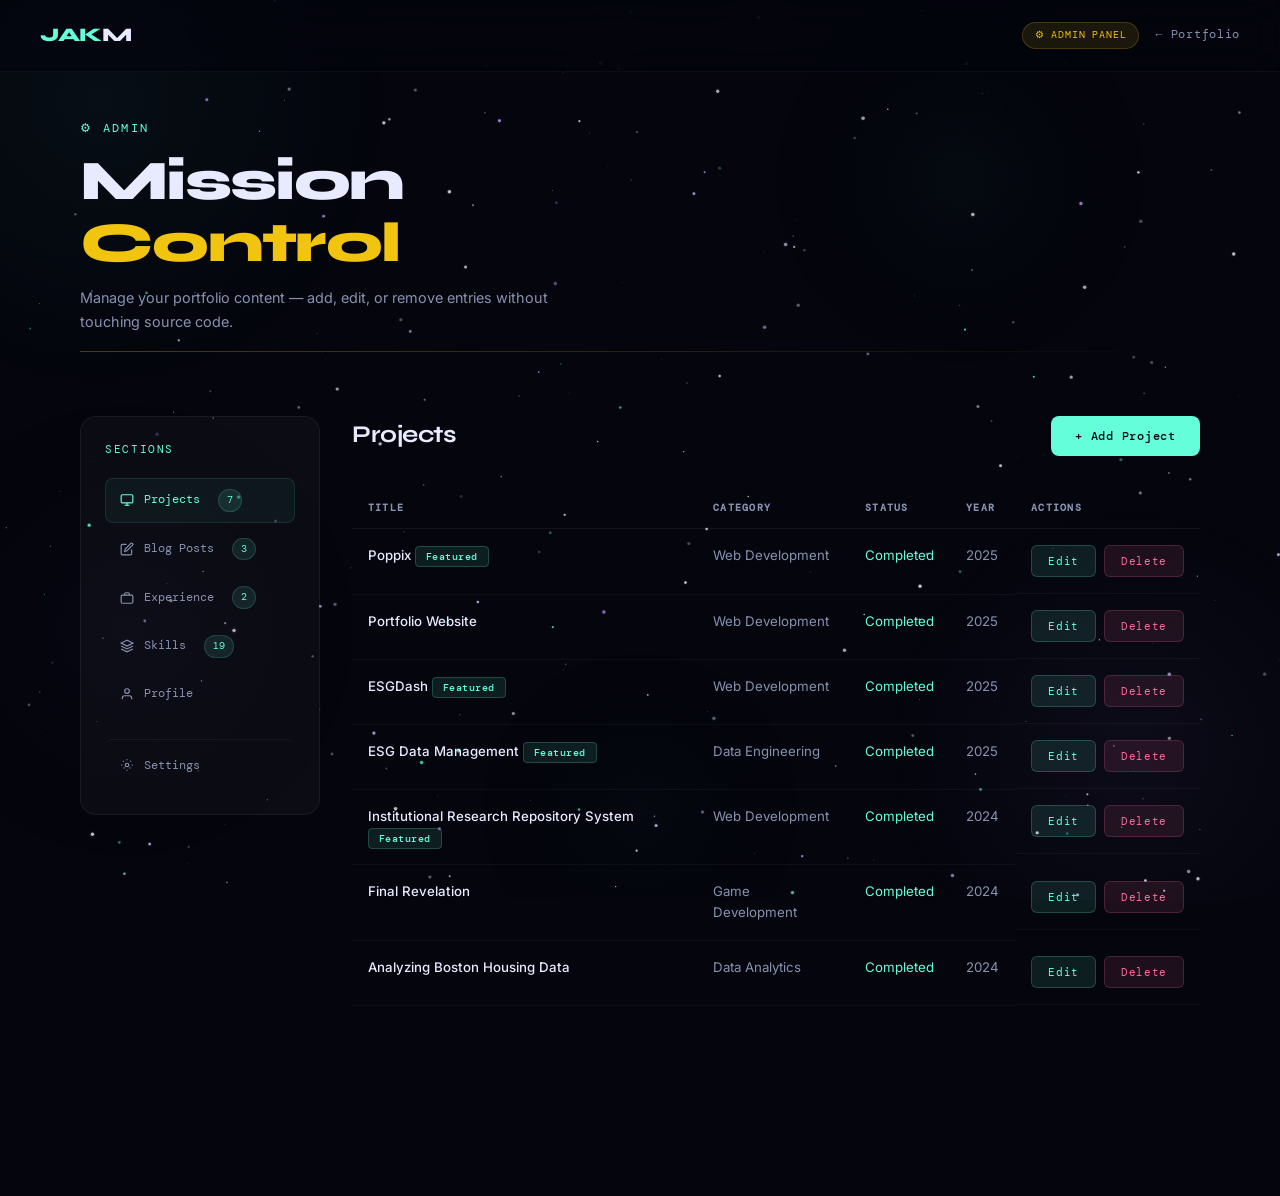
==== commit d8fb101c: "Add 'Contractual' to Type select Added a 'Contractual' option to the Type select in admin/admin.html" ====
--- a/admin/admin.html
+++ b/admin/admin.html
@@ -200,7 +200,7 @@
                 <div class="form-group"><label class="form-label">Company</label><input class="form-input" id="e-company" placeholder="Company Name" /></div>
                 <div class="form-group"><label class="form-label">Period</label><input class="form-input" id="e-period" placeholder="2023 – Present" /></div>
                 <div class="form-group"><label class="form-label">Type</label>
-                  <select class="form-select" id="e-type"><option>Full-time</option><option>Part-time</option><option>Internship</option><option>Freelance</option></select>
+                  <select class="form-select" id="e-type"><option>Full-time</option><option>Part-time</option><option>Contractual</option><option></option>Internship</option><option>Freelance</option></select>
                 </div>
                 <div class="form-group full"><label class="form-label">Description</label><textarea class="form-textarea" id="e-description" placeholder="Role description"></textarea></div>
                 <div class="form-group full"><label class="form-label">Highlights (one per line)</label><textarea class="form-textarea" id="e-highlights" placeholder="Built X that achieved Y&#10;Led team of N"></textarea></div>
